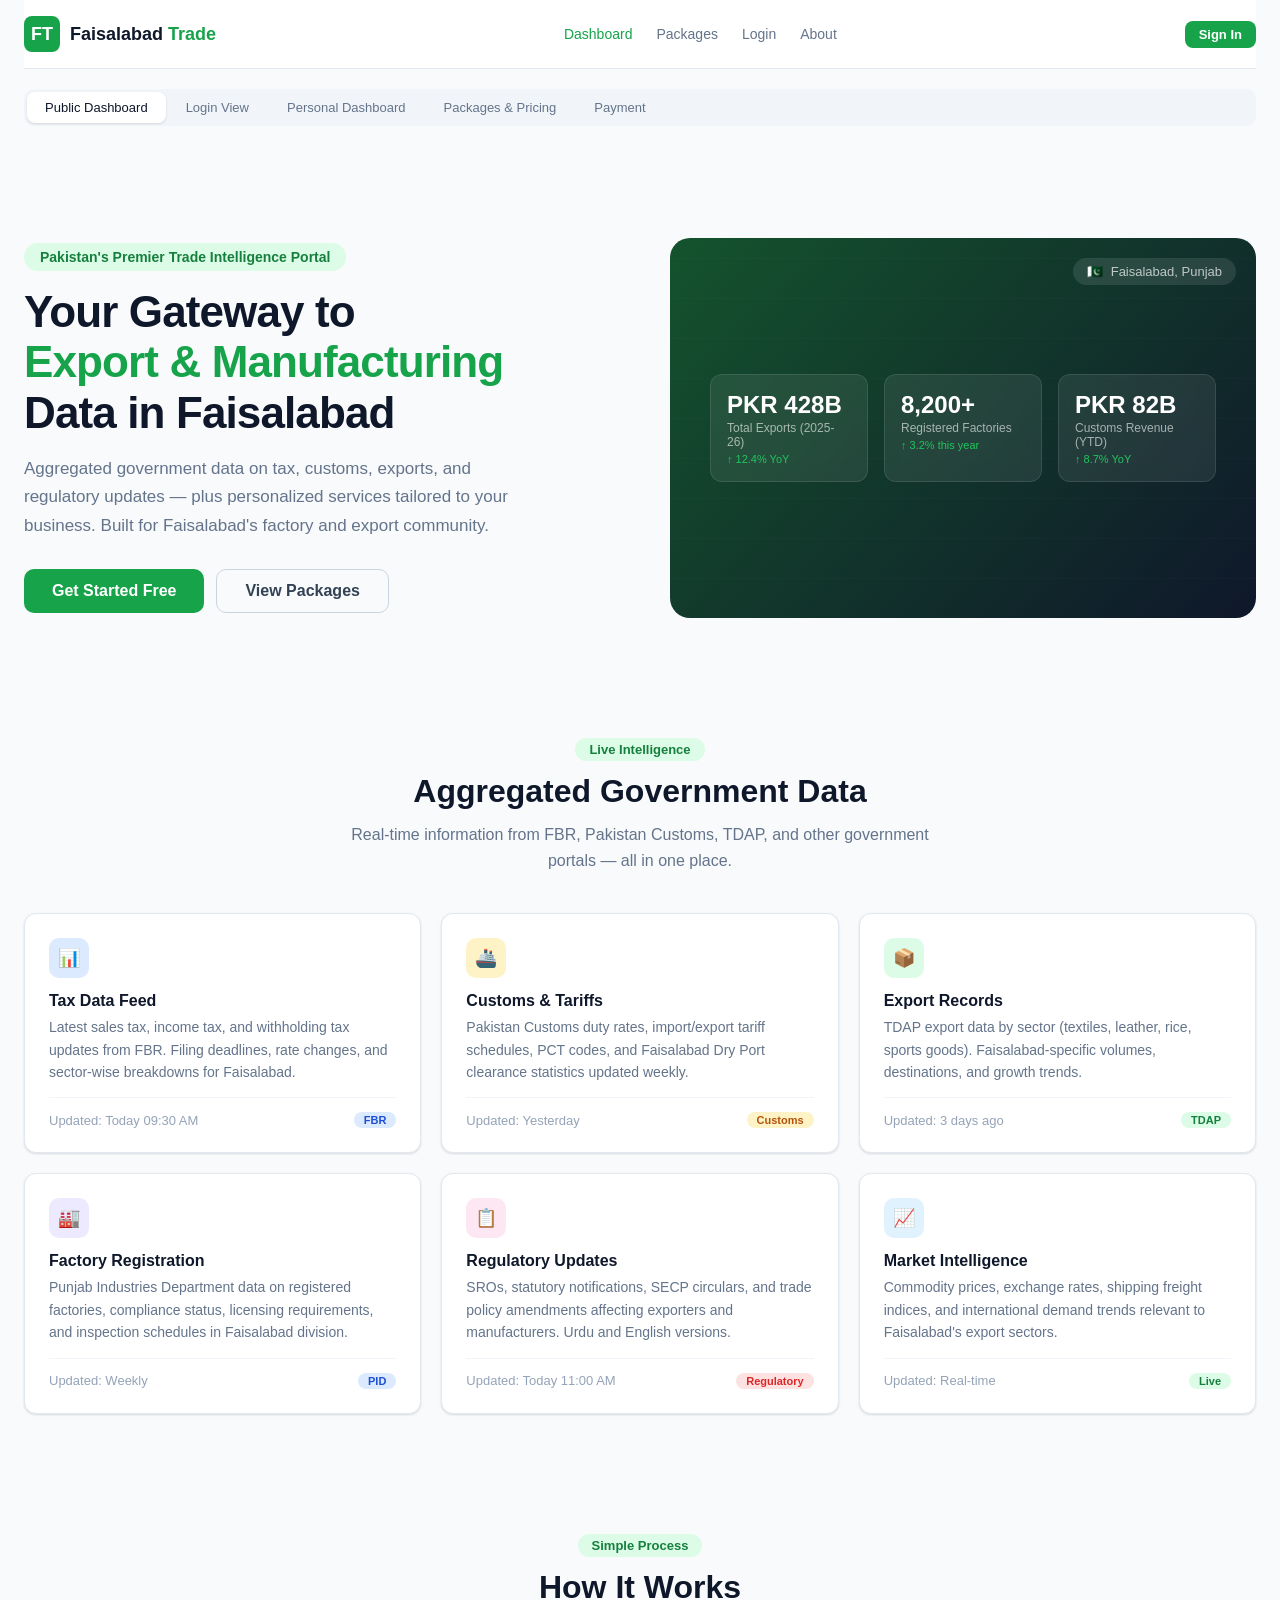
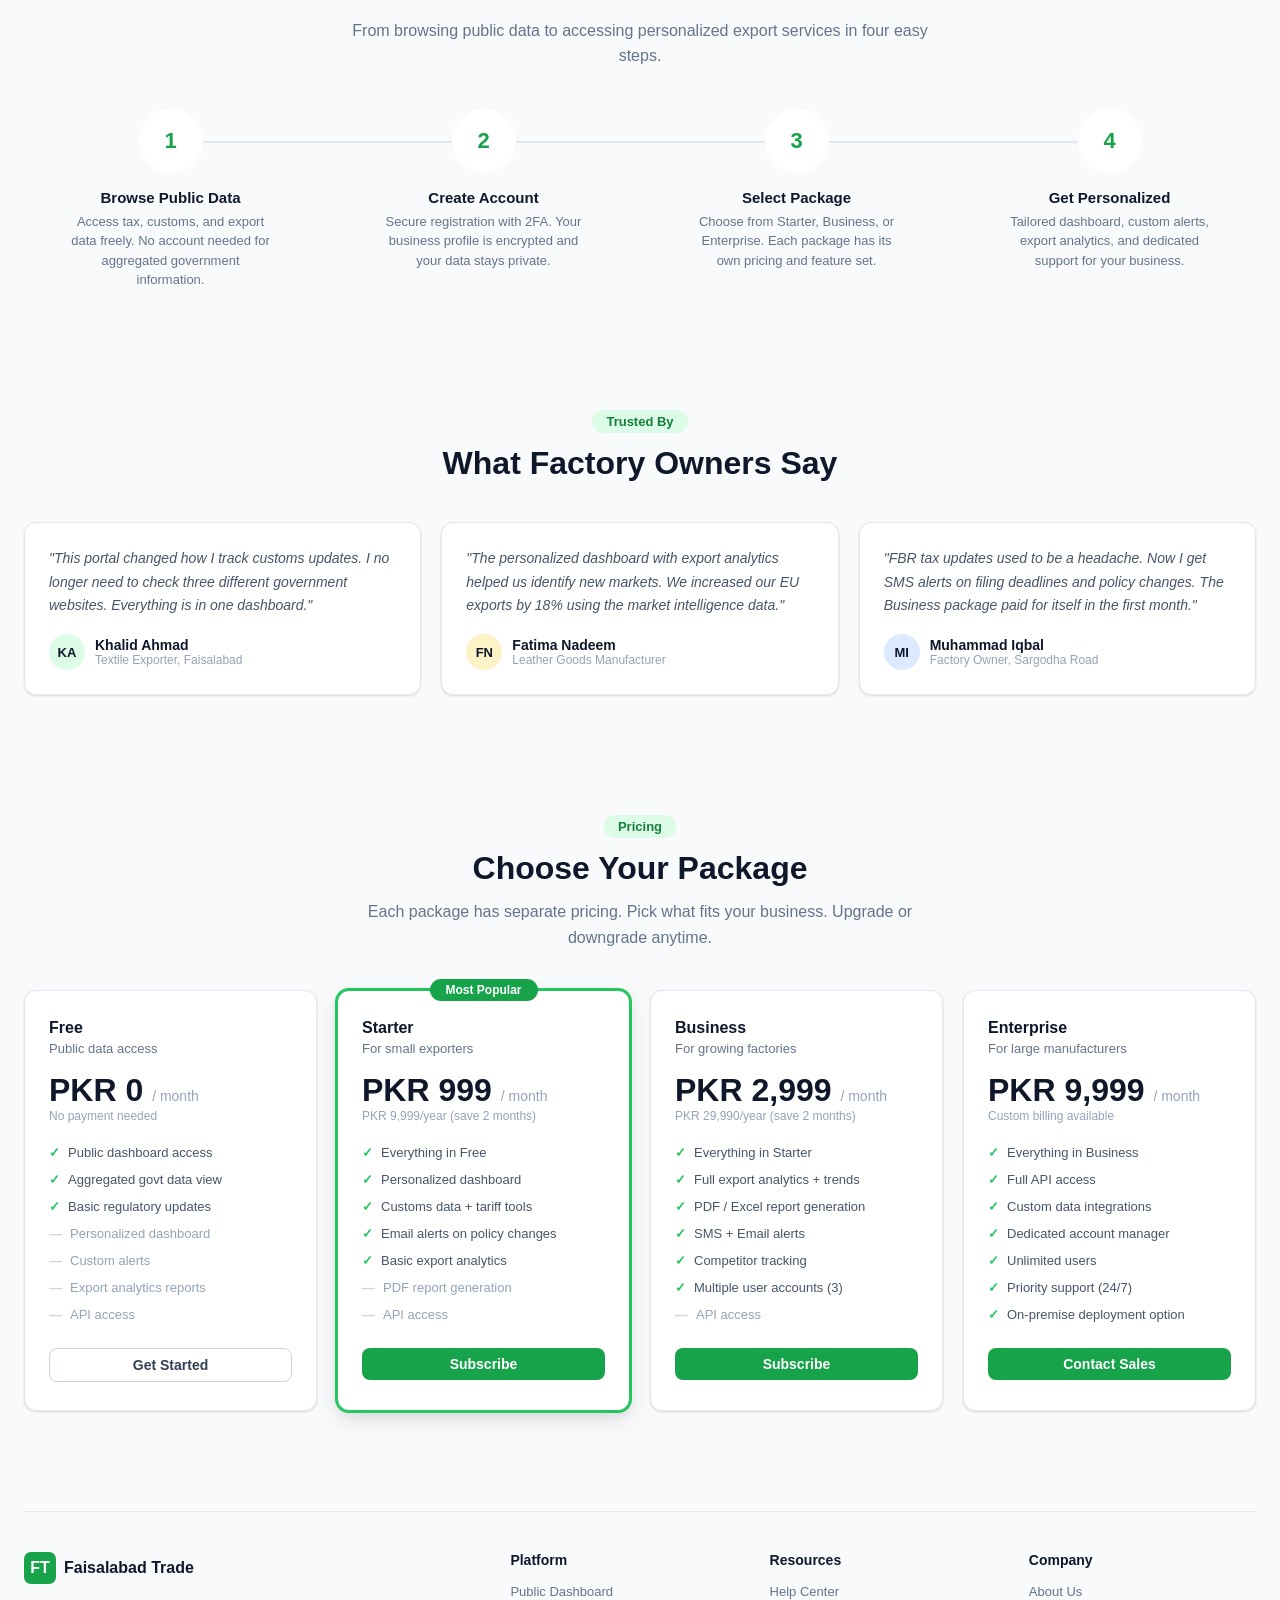
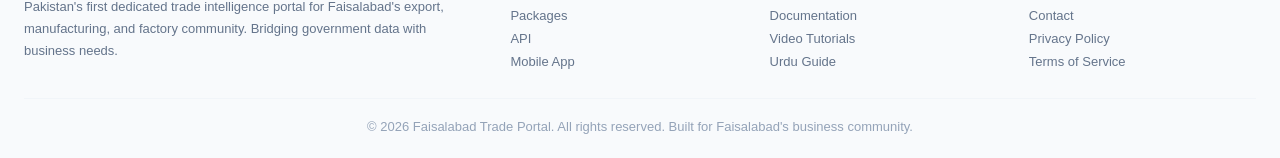
==== index.html @ e49e8ae8 "Add Faisalabad Trade Portal design files - Interactive design prototype (5 views: Dashboard, Login, " ====
<!DOCTYPE html>
<html lang="en">
<head>
<meta charset="UTF-8">
<meta name="viewport" content="width=device-width, initial-scale=1.0">
<title>Faisalabad Trade Portal</title>
<meta http-equiv="refresh" content="0;url=Faisalabad-Trade-Portal-Design.html">
<style>
  body { font-family: Inter, system-ui, sans-serif; display: flex; align-items: center; justify-content: center; height: 100vh; margin: 0; background: #052e16; color: #dcfce7; text-align: center; }
  a { color: #22c55e; }
</style>
</head>
<body>
  <div>
    <h1>Faisalabad Trade Portal</h1>
    <p>Redirecting to design prototype...</p>
    <p><a href="Faisalabad-Trade-Portal-Design.html">Click here if not redirected</a></p>
  </div>
</body>
</html>
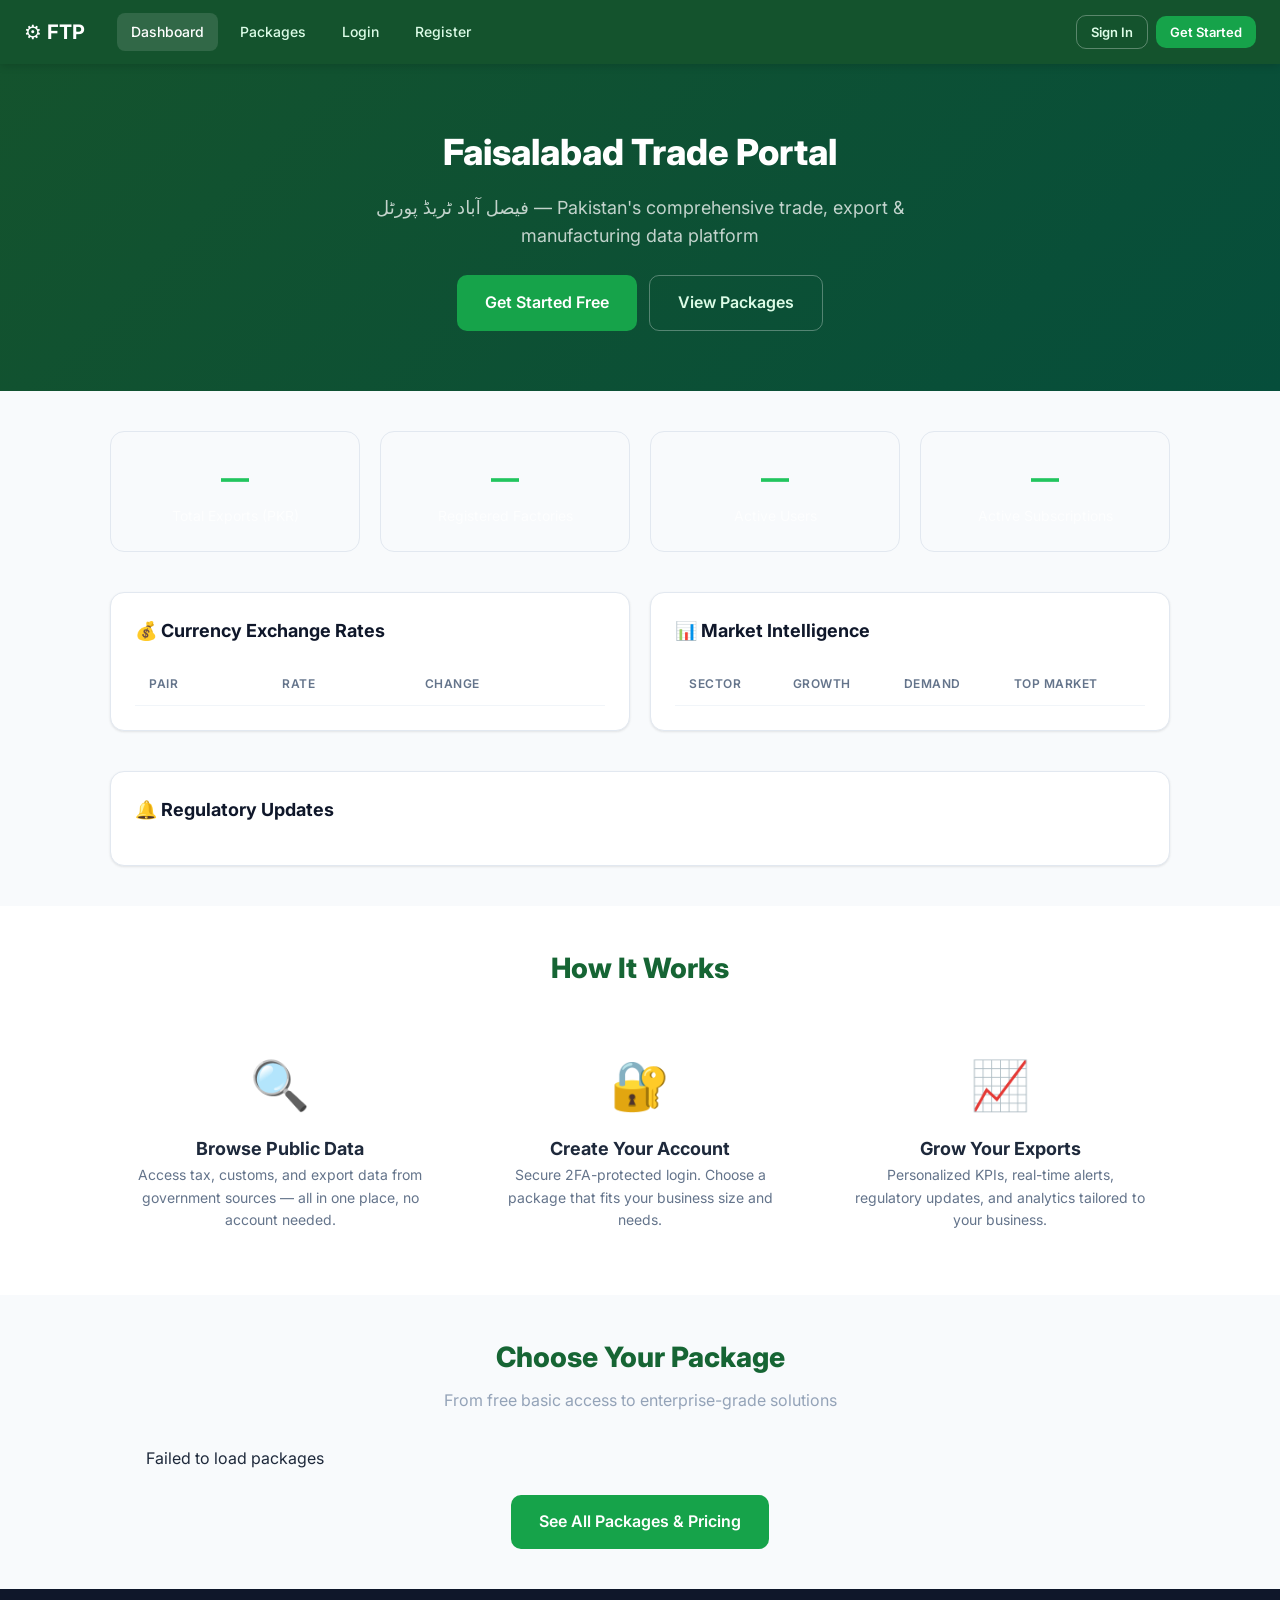
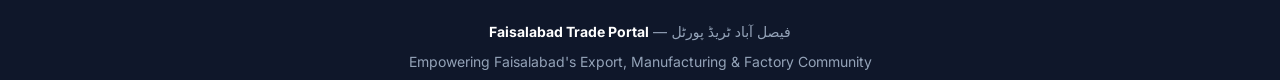
==== commit 2559b188: "Build working Faisalabad Trade Portal - Full backend: FastAPI with users, packages, subscriptions, p" ====
--- a/index.html
+++ b/index.html
@@ -4,7 +4,7 @@
 <meta charset="UTF-8">
 <meta name="viewport" content="width=device-width, initial-scale=1.0">
 <title>Faisalabad Trade Portal</title>
-<meta http-equiv="refresh" content="0;url=Faisalabad-Trade-Portal-Design.html">
+<meta http-equiv="refresh" content="0;url=frontend/public-dashboard.html">
 <style>
   body { font-family: Inter, system-ui, sans-serif; display: flex; align-items: center; justify-content: center; height: 100vh; margin: 0; background: #052e16; color: #dcfce7; text-align: center; }
   a { color: #22c55e; }
@@ -13,8 +13,8 @@
 <body>
   <div>
     <h1>Faisalabad Trade Portal</h1>
-    <p>Redirecting to design prototype...</p>
-    <p><a href="Faisalabad-Trade-Portal-Design.html">Click here if not redirected</a></p>
+    <p>Loading...</p>
+    <p><a href="frontend/public-dashboard.html">Click here if not redirected</a></p>
   </div>
 </body>
 </html>
